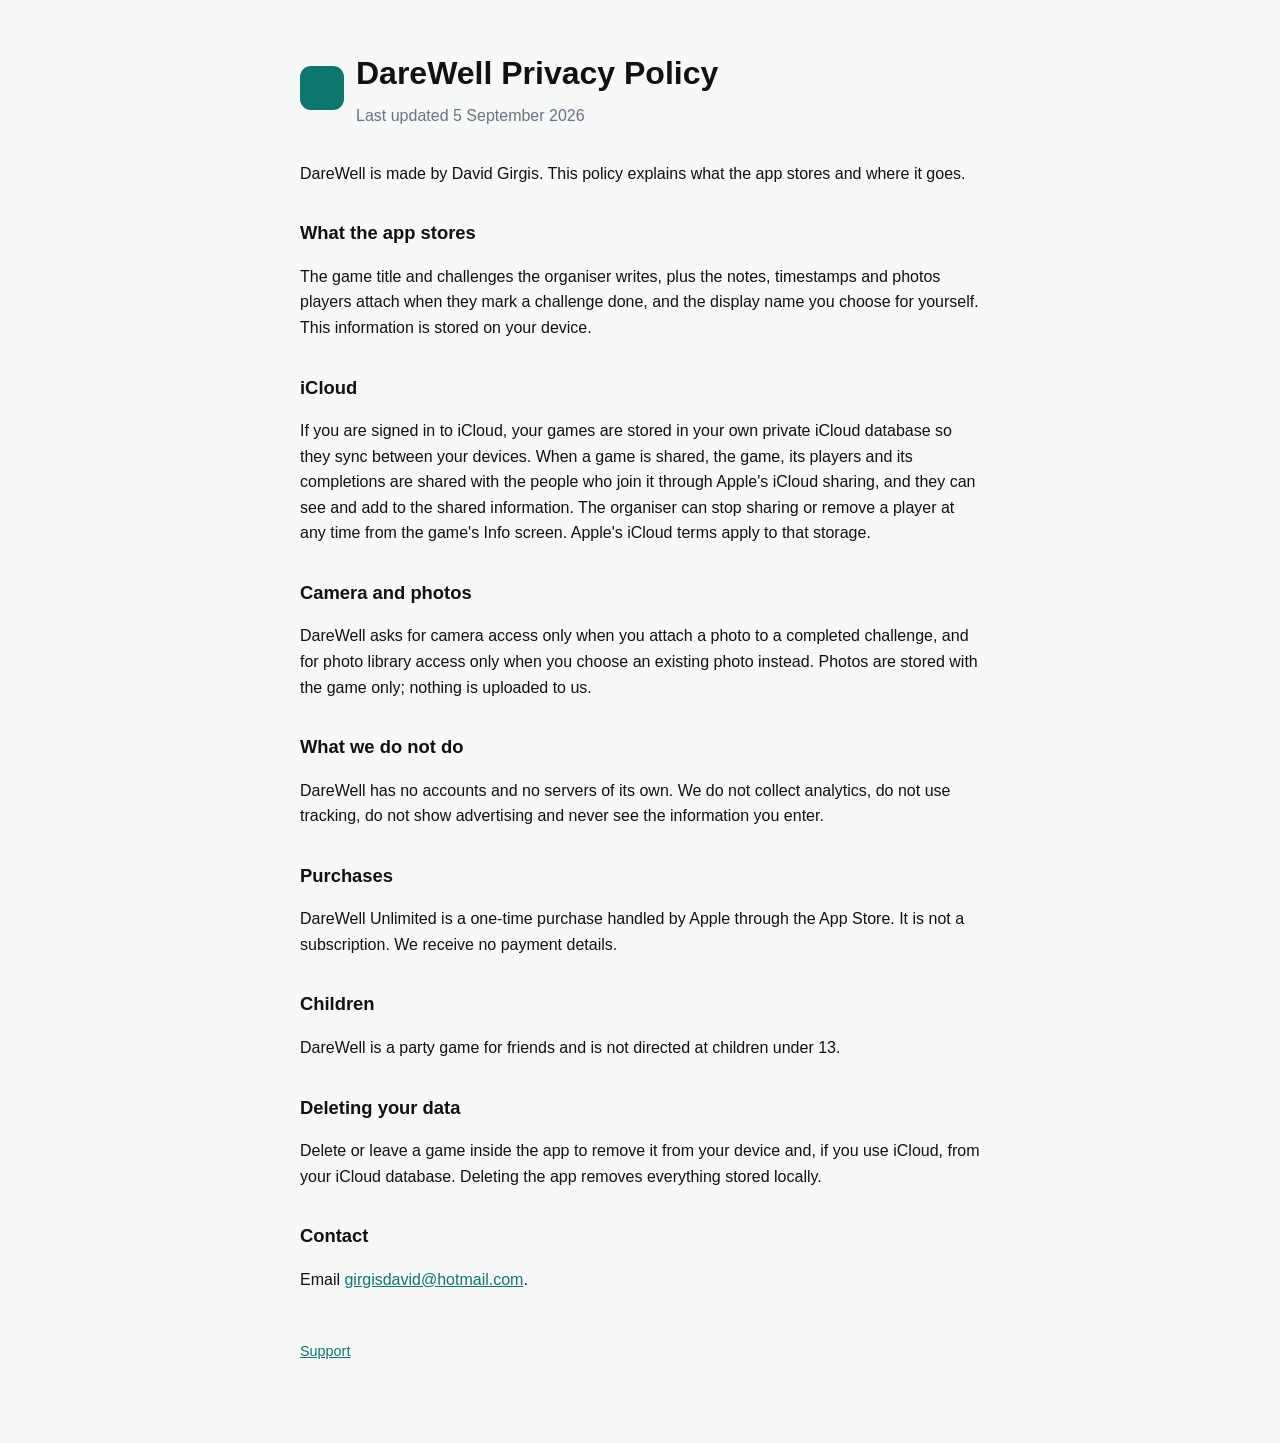
==== darewell/privacy.html @ 4b8db0ab "Add DareWell support and privacy pages Co-Authored-By: Claude Fable 5.1 <noreply@anthropic.com> Clau" ====
<!doctype html><html lang="en"><head><meta charset="utf-8"><meta name="viewport" content="width=device-width,initial-scale=1"><title>DareWell — Privacy Policy</title><link rel="stylesheet" href="../style.css"></head><body><main>
<div class="brand"><span class="mark"></span><div><h1>DareWell Privacy Policy</h1><div class="muted">Last updated 5 September 2026</div></div></div>
<p>DareWell is made by David Girgis. This policy explains what the app stores and where it goes.</p>
<h2>What the app stores</h2>
<p>The game title and challenges the organiser writes, plus the notes, timestamps and photos players attach when they mark a challenge done, and the display name you choose for yourself. This information is stored on your device.</p>
<h2>iCloud</h2>
<p>If you are signed in to iCloud, your games are stored in your own private iCloud database so they sync between your devices. When a game is shared, the game, its players and its completions are shared with the people who join it through Apple's iCloud sharing, and they can see and add to the shared information. The organiser can stop sharing or remove a player at any time from the game's Info screen. Apple's iCloud terms apply to that storage.</p>
<h2>Camera and photos</h2>
<p>DareWell asks for camera access only when you attach a photo to a completed challenge, and for photo library access only when you choose an existing photo instead. Photos are stored with the game only; nothing is uploaded to us.</p>
<h2>What we do not do</h2>
<p>DareWell has no accounts and no servers of its own. We do not collect analytics, do not use tracking, do not show advertising and never see the information you enter.</p>
<h2>Purchases</h2>
<p>DareWell Unlimited is a one-time purchase handled by Apple through the App Store. It is not a subscription. We receive no payment details.</p>
<h2>Children</h2>
<p>DareWell is a party game for friends and is not directed at children under 13.</p>
<h2>Deleting your data</h2>
<p>Delete or leave a game inside the app to remove it from your device and, if you use iCloud, from your iCloud database. Deleting the app removes everything stored locally.</p>
<h2>Contact</h2>
<p>Email <a href="mailto:girgisdavid@hotmail.com?subject=DareWell%20privacy">girgisdavid@hotmail.com</a>.</p>
<footer><a href="index.html">Support</a></footer>
</main></body></html>
---- style.css ----
:root{color-scheme:light dark}body{margin:0;font:16px/1.6 -apple-system,BlinkMacSystemFont,"Segoe UI",Helvetica,Arial,sans-serif;background:#f7f8f8;color:#111}@media(prefers-color-scheme:dark){body{background:#101413;color:#e8ebea}a{color:#7fd3c8}}main{max-width:680px;margin:0 auto;padding:48px 24px 80px}h1{font-size:2rem;margin:0 0 .25rem}h2{font-size:1.15rem;margin:2rem 0 .5rem}.brand{display:flex;align-items:center;gap:12px;margin-bottom:2rem}.mark{width:44px;height:44px;border-radius:11px;background:#0f766e;display:inline-block}.muted{color:#6b7280}a{color:#0f766e}footer{margin-top:3rem;font-size:.9rem;color:#6b7280}
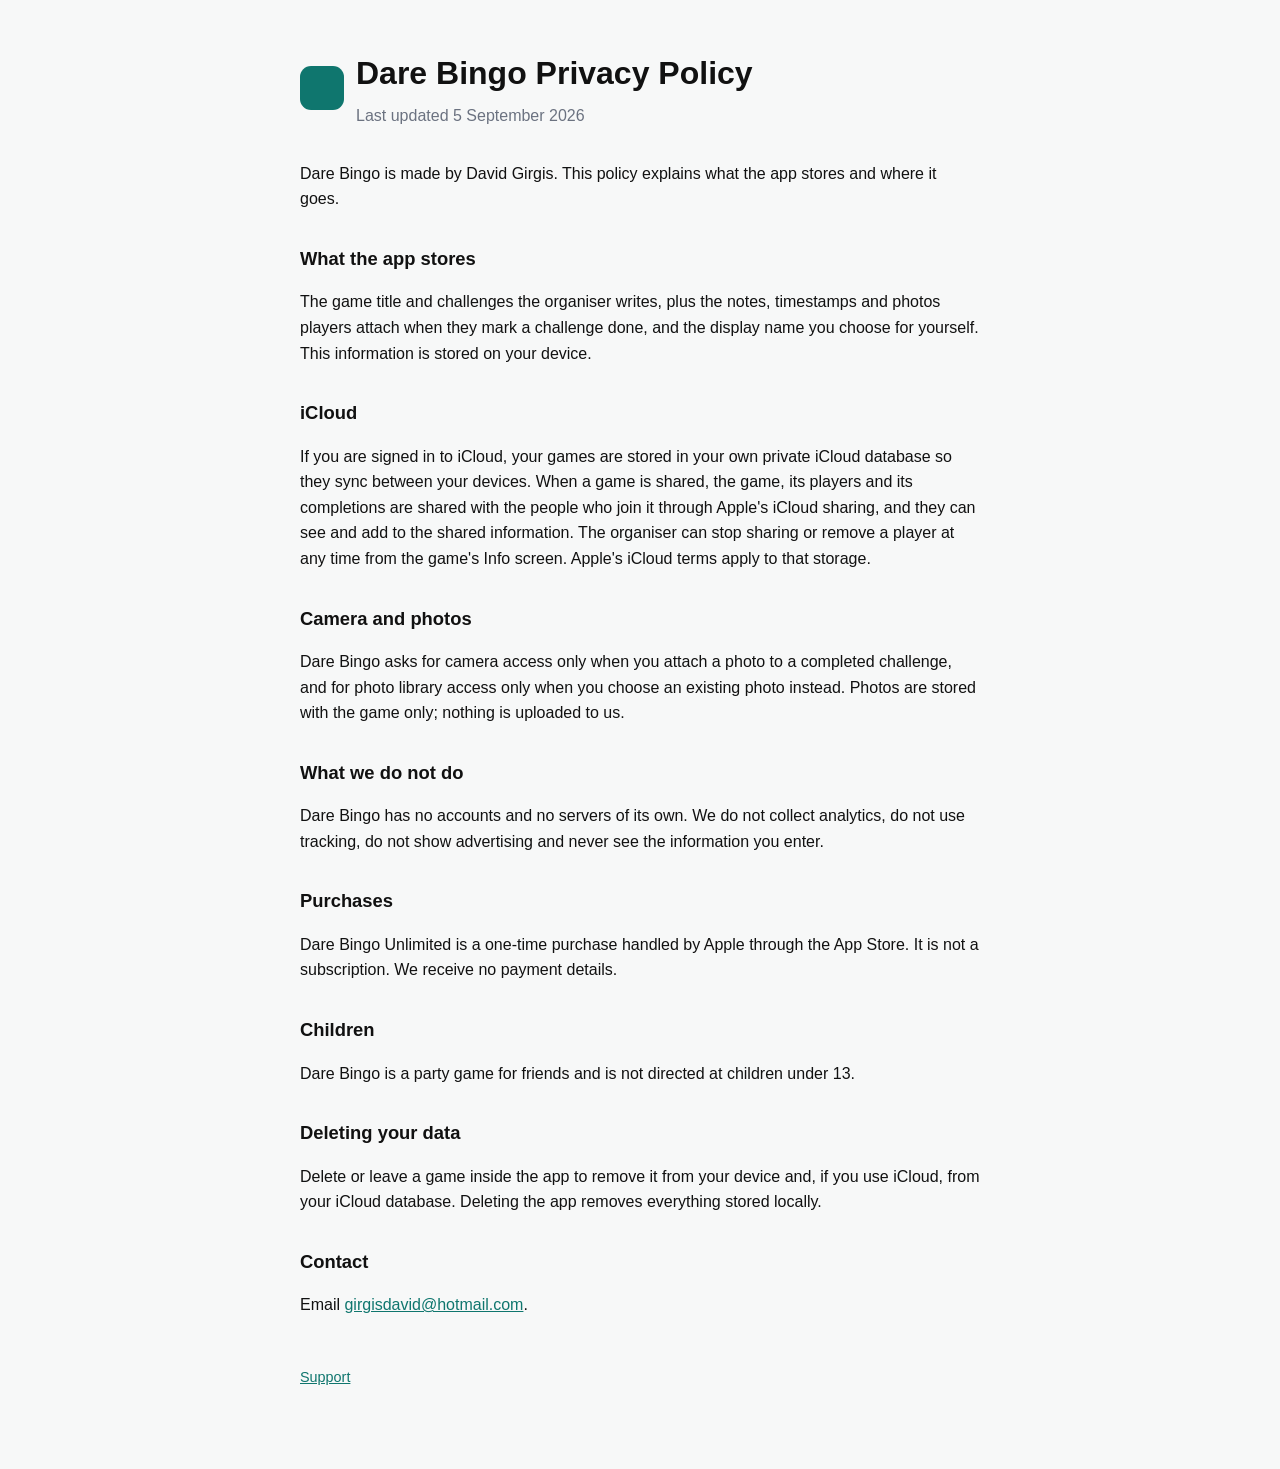
==== commit fdf92133: "Rename DareWell pages to Dare Bingo Co-Authored-By: Claude Fable 5.1 <noreply@anthropic.com> Claude-" ====
--- a/darewell/privacy.html
+++ b/darewell/privacy.html
@@ -1,21 +1,21 @@
-<!doctype html><html lang="en"><head><meta charset="utf-8"><meta name="viewport" content="width=device-width,initial-scale=1"><title>DareWell — Privacy Policy</title><link rel="stylesheet" href="../style.css"></head><body><main>
-<div class="brand"><span class="mark"></span><div><h1>DareWell Privacy Policy</h1><div class="muted">Last updated 5 September 2026</div></div></div>
-<p>DareWell is made by David Girgis. This policy explains what the app stores and where it goes.</p>
+<!doctype html><html lang="en"><head><meta charset="utf-8"><meta name="viewport" content="width=device-width,initial-scale=1"><title>Dare Bingo — Privacy Policy</title><link rel="stylesheet" href="../style.css"></head><body><main>
+<div class="brand"><span class="mark"></span><div><h1>Dare Bingo Privacy Policy</h1><div class="muted">Last updated 5 September 2026</div></div></div>
+<p>Dare Bingo is made by David Girgis. This policy explains what the app stores and where it goes.</p>
 <h2>What the app stores</h2>
 <p>The game title and challenges the organiser writes, plus the notes, timestamps and photos players attach when they mark a challenge done, and the display name you choose for yourself. This information is stored on your device.</p>
 <h2>iCloud</h2>
 <p>If you are signed in to iCloud, your games are stored in your own private iCloud database so they sync between your devices. When a game is shared, the game, its players and its completions are shared with the people who join it through Apple's iCloud sharing, and they can see and add to the shared information. The organiser can stop sharing or remove a player at any time from the game's Info screen. Apple's iCloud terms apply to that storage.</p>
 <h2>Camera and photos</h2>
-<p>DareWell asks for camera access only when you attach a photo to a completed challenge, and for photo library access only when you choose an existing photo instead. Photos are stored with the game only; nothing is uploaded to us.</p>
+<p>Dare Bingo asks for camera access only when you attach a photo to a completed challenge, and for photo library access only when you choose an existing photo instead. Photos are stored with the game only; nothing is uploaded to us.</p>
 <h2>What we do not do</h2>
-<p>DareWell has no accounts and no servers of its own. We do not collect analytics, do not use tracking, do not show advertising and never see the information you enter.</p>
+<p>Dare Bingo has no accounts and no servers of its own. We do not collect analytics, do not use tracking, do not show advertising and never see the information you enter.</p>
 <h2>Purchases</h2>
-<p>DareWell Unlimited is a one-time purchase handled by Apple through the App Store. It is not a subscription. We receive no payment details.</p>
+<p>Dare Bingo Unlimited is a one-time purchase handled by Apple through the App Store. It is not a subscription. We receive no payment details.</p>
 <h2>Children</h2>
-<p>DareWell is a party game for friends and is not directed at children under 13.</p>
+<p>Dare Bingo is a party game for friends and is not directed at children under 13.</p>
 <h2>Deleting your data</h2>
 <p>Delete or leave a game inside the app to remove it from your device and, if you use iCloud, from your iCloud database. Deleting the app removes everything stored locally.</p>
 <h2>Contact</h2>
-<p>Email <a href="mailto:girgisdavid@hotmail.com?subject=DareWell%20privacy">girgisdavid@hotmail.com</a>.</p>
+<p>Email <a href="mailto:girgisdavid@hotmail.com?subject=Dare Bingo%20privacy">girgisdavid@hotmail.com</a>.</p>
 <footer><a href="index.html">Support</a></footer>
 </main></body></html>
